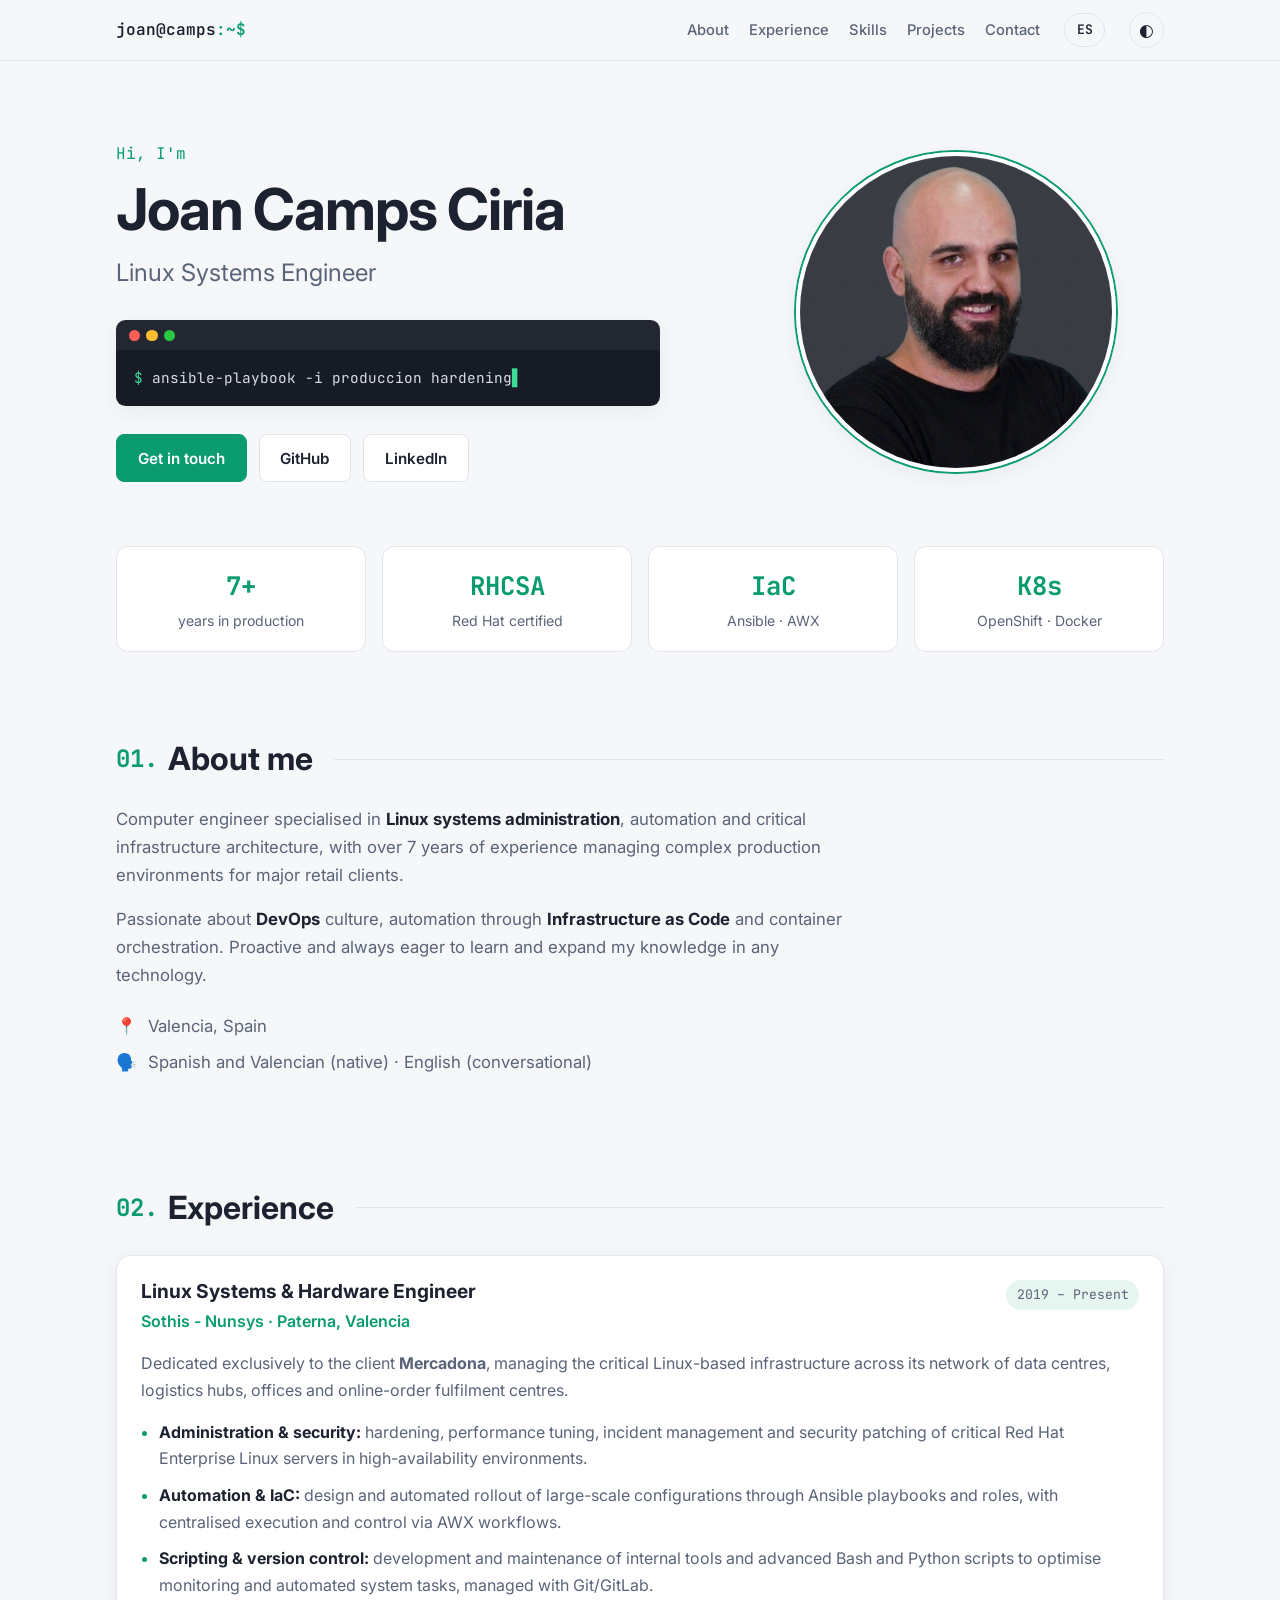
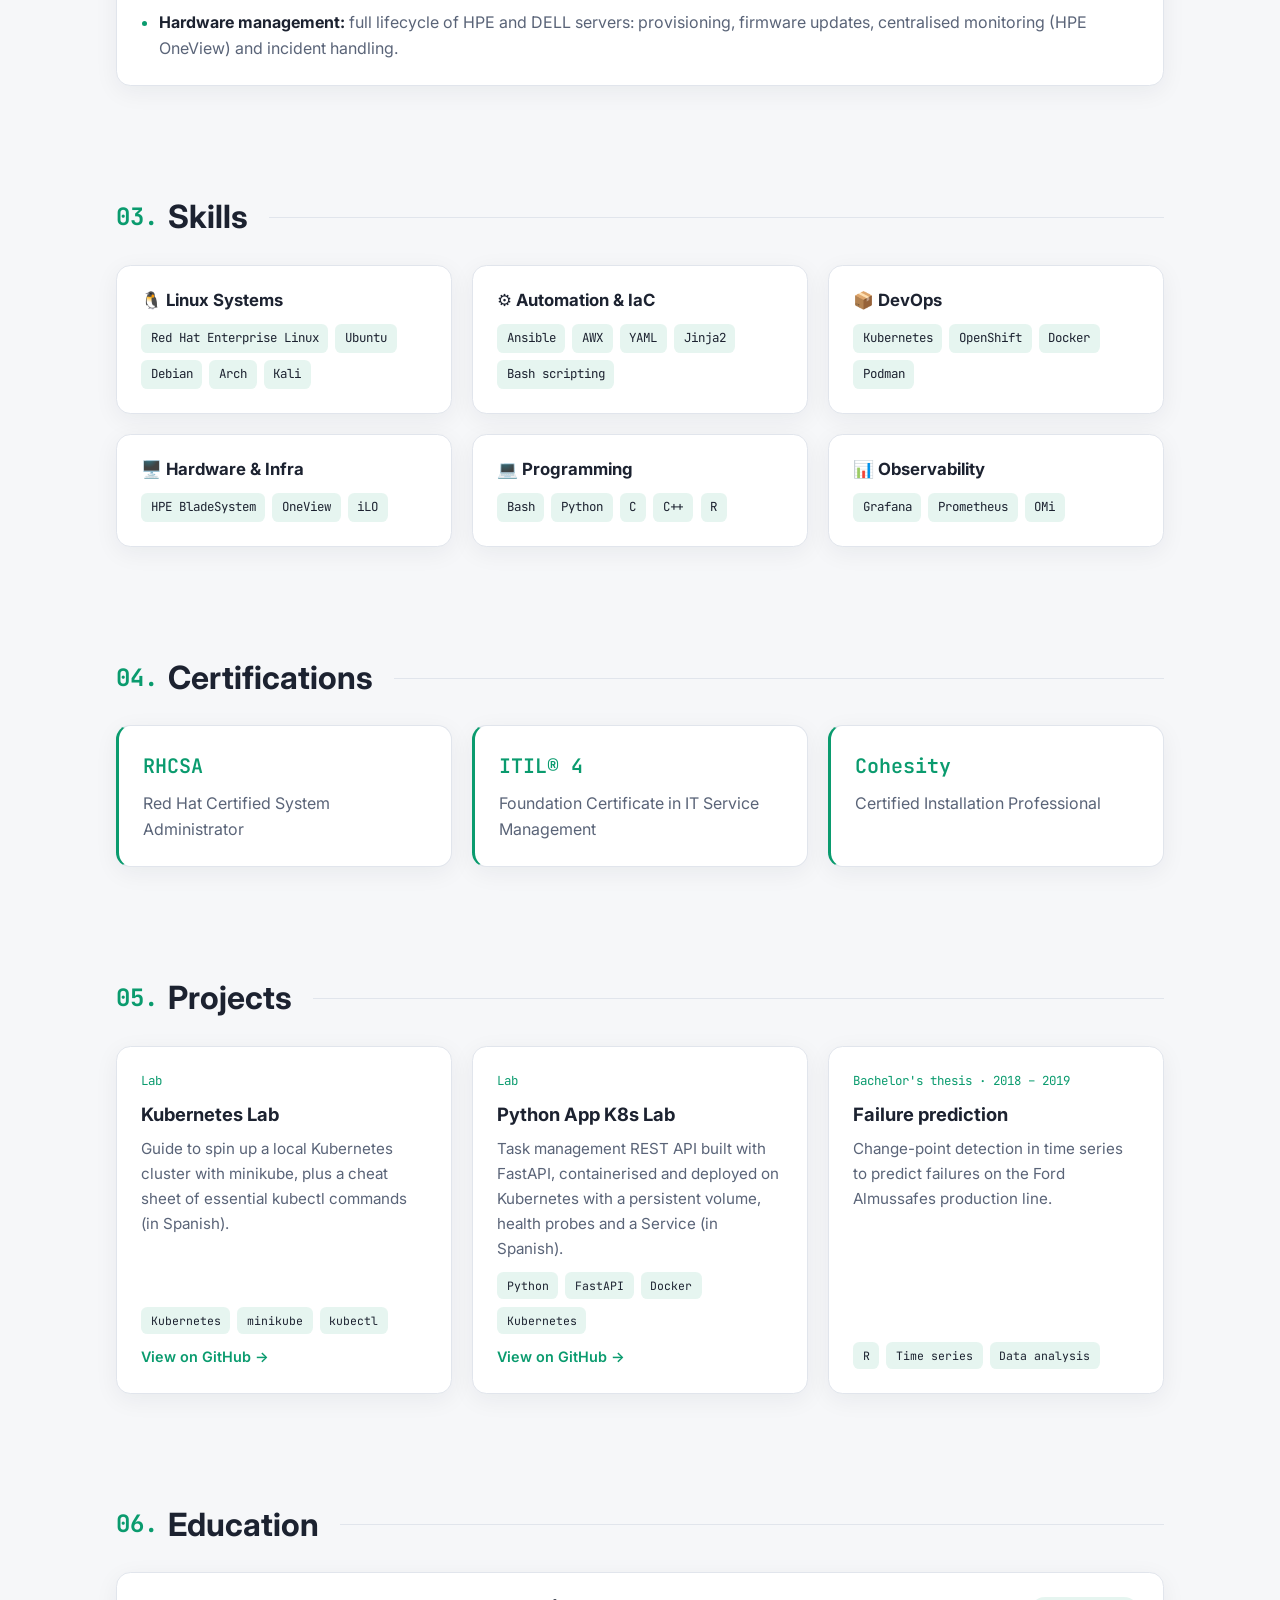
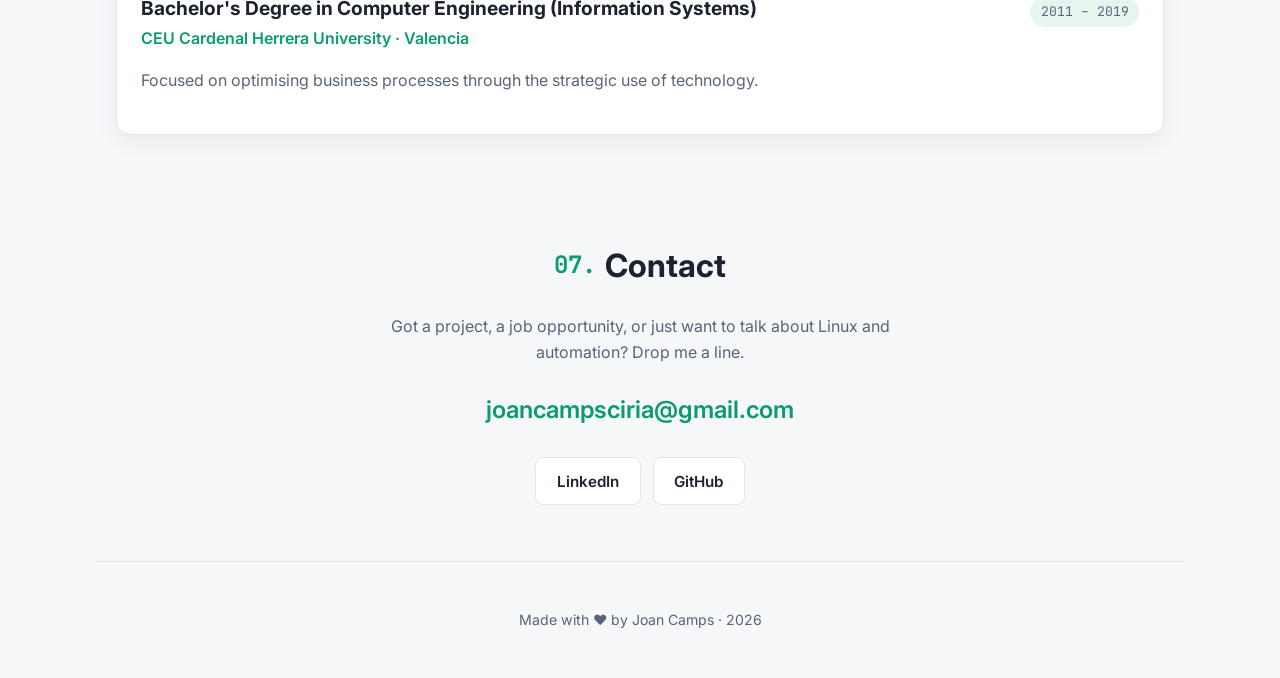
==== en/index.html @ 3a891917 "English version" ====
<!doctype html>
<html lang="en">
<head>
  <meta charset="utf-8">
  <meta name="viewport" content="width=device-width, initial-scale=1">
  <title>Joan Camps Ciria · Linux Systems Engineer</title>
  <meta name="description" content="Portfolio of Joan Camps Ciria, Linux Systems Engineer specialised in automation, IaC and containers.">
  <link rel="alternate" hreflang="es" href="https://joan-camps-ciria.github.io/">
  <link rel="alternate" hreflang="en" href="https://joan-camps-ciria.github.io/en/">
  <link rel="preconnect" href="https://fonts.googleapis.com">
  <link rel="preconnect" href="https://fonts.gstatic.com" crossorigin>
  <link href="https://fonts.googleapis.com/css2?family=Inter:wght@400;500;600;700&family=JetBrains+Mono:wght@400;600&display=swap" rel="stylesheet">
  <link rel="stylesheet" href="../style.css">
  <script>
    // Apply the saved theme before painting, to avoid flicker
    try {
      const tema = localStorage.getItem("tema");
      if (tema) document.documentElement.dataset.theme = tema;
    } catch (e) {}
  </script>
</head>
<body>

<header class="nav">
  <div class="contenedor nav__fila">
    <a href="#inicio" class="nav__logo">joan@camps<span class="acento">:~$</span></a>
    <nav class="nav__enlaces" aria-label="Sections">
      <a href="#sobre-mi">About</a>
      <a href="#experiencia">Experience</a>
      <a href="#habilidades">Skills</a>
      <a href="#proyectos">Projects</a>
      <a href="#contacto">Contact</a>
    </nav>
    <a class="nav__idioma" href="../" hreflang="es" lang="es" title="Versión en español">ES</a>
    <button class="nav__tema" id="boton-tema" type="button" aria-label="Toggle light/dark theme">◐</button>
  </div>
</header>

<main>

  <!-- HOME -->
  <section id="inicio" class="hero contenedor">
    <div class="hero__texto">
      <p class="etiqueta">Hi, I'm</p>
      <h1>Joan Camps Ciria</h1>
      <p class="hero__rol">Linux Systems Engineer</p>
      <div class="terminal" aria-label="Decorative terminal">
        <div class="terminal__barra"><span></span><span></span><span></span></div>
        <pre class="terminal__cuerpo"><span class="prompt">$</span> <span id="escribiendo"></span><span class="cursor">▋</span></pre>
      </div>
      <div class="hero__botones">
        <a class="boton boton--principal" href="#contacto">Get in touch</a>
        <a class="boton" href="https://github.com/joan-camps-ciria" target="_blank" rel="noopener">GitHub</a>
        <a class="boton" href="https://www.linkedin.com/in/joan-camps-ciria/" target="_blank" rel="noopener">LinkedIn</a>
      </div>
    </div>
    <div class="hero__foto">
      <img src="../img/foto.jpg" alt="Photo of Joan Camps Ciria" width="320" height="320">
    </div>
  </section>

  <section class="cifras contenedor" aria-label="Highlights">
    <div class="cifra"><strong>7+</strong><span>years in production</span></div>
    <div class="cifra"><strong>RHCSA</strong><span>Red Hat certified</span></div>
    <div class="cifra"><strong>IaC</strong><span>Ansible · AWX</span></div>
    <div class="cifra"><strong>K8s</strong><span>OpenShift · Docker</span></div>
  </section>

  <!-- ABOUT -->
  <section id="sobre-mi" class="seccion contenedor">
    <h2><span class="acento">01.</span> About me</h2>
    <div class="sobre">
      <p>Computer engineer specialised in <strong>Linux systems administration</strong>, automation and critical infrastructure architecture, with over 7 years of experience managing complex production environments for major retail clients.</p>
      <p>Passionate about <strong>DevOps</strong> culture, automation through <strong>Infrastructure as Code</strong> and container orchestration. Proactive and always eager to learn and expand my knowledge in any technology.</p>
      <ul class="datos">
        <li><span>📍</span> Valencia, Spain</li>
        <li><span>🗣️</span> Spanish and Valencian (native) · English (conversational)</li>
      </ul>
    </div>
  </section>

  <!-- EXPERIENCE -->
  <section id="experiencia" class="seccion contenedor">
    <h2><span class="acento">02.</span> Experience</h2>
    <article class="tarjeta experiencia">
      <header class="experiencia__cabecera">
        <div>
          <h3>Linux Systems &amp; Hardware Engineer</h3>
          <p class="experiencia__empresa">Sothis - Nunsys · Paterna, Valencia</p>
        </div>
        <span class="fecha">2019 – Present</span>
      </header>
      <p class="experiencia__resumen">Dedicated exclusively to the client <strong>Mercadona</strong>, managing the critical Linux-based infrastructure across its network of data centres, logistics hubs, offices and online-order fulfilment centres.</p>
      <ul class="logros">
        <li><strong>Administration &amp; security:</strong> hardening, performance tuning, incident management and security patching of critical Red Hat Enterprise Linux servers in high-availability environments.</li>
        <li><strong>Automation &amp; IaC:</strong> design and automated rollout of large-scale configurations through Ansible playbooks and roles, with centralised execution and control via AWX workflows.</li>
        <li><strong>Scripting &amp; version control:</strong> development and maintenance of internal tools and advanced Bash and Python scripts to optimise monitoring and automated system tasks, managed with Git/GitLab.</li>
        <li><strong>Hardware management:</strong> full lifecycle of HPE and DELL servers: provisioning, firmware updates, centralised monitoring (HPE OneView) and incident handling.</li>
      </ul>
    </article>
  </section>

  <!-- SKILLS -->
  <section id="habilidades" class="seccion contenedor">
    <h2><span class="acento">03.</span> Skills</h2>
    <div class="rejilla rejilla--3">
      <div class="tarjeta habilidad">
        <h3>🐧 Linux Systems</h3>
        <ul class="chips"><li>Red Hat Enterprise Linux</li><li>Ubuntu</li><li>Debian</li><li>Arch</li><li>Kali</li></ul>
      </div>
      <div class="tarjeta habilidad">
        <h3>⚙️ Automation &amp; IaC</h3>
        <ul class="chips"><li>Ansible</li><li>AWX</li><li>YAML</li><li>Jinja2</li><li>Bash scripting</li></ul>
      </div>
      <div class="tarjeta habilidad">
        <h3>📦 DevOps</h3>
        <ul class="chips"><li>Kubernetes</li><li>OpenShift</li><li>Docker</li><li>Podman</li></ul>
      </div>
      <div class="tarjeta habilidad">
        <h3>🖥️ Hardware &amp; Infra</h3>
        <ul class="chips"><li>HPE BladeSystem</li><li>OneView</li><li>iLO</li></ul>
      </div>
      <div class="tarjeta habilidad">
        <h3>💻 Programming</h3>
        <ul class="chips"><li>Bash</li><li>Python</li><li>C</li><li>C++</li><li>R</li></ul>
      </div>
      <div class="tarjeta habilidad">
        <h3>📊 Observability</h3>
        <ul class="chips"><li>Grafana</li><li>Prometheus</li><li>OMi</li></ul>
      </div>
    </div>
  </section>

  <!-- CERTIFICATIONS -->
  <section id="certificaciones" class="seccion contenedor">
    <h2><span class="acento">04.</span> Certifications</h2>
    <div class="rejilla rejilla--3">
      <div class="tarjeta certificado">
        <span class="certificado__sigla">RHCSA</span>
        <p>Red Hat Certified System Administrator</p>
      </div>
      <div class="tarjeta certificado">
        <span class="certificado__sigla">ITIL® 4</span>
        <p>Foundation Certificate in IT Service Management</p>
      </div>
      <div class="tarjeta certificado">
        <span class="certificado__sigla">Cohesity</span>
        <p>Certified Installation Professional</p>
      </div>
    </div>
  </section>

  <!-- PROJECTS -->
  <section id="proyectos" class="seccion contenedor">
    <h2><span class="acento">05.</span> Projects</h2>
    <div class="rejilla rejilla--3">
      <a class="tarjeta proyecto" href="https://github.com/joan-camps-ciria/Proyectos-Laboratorio/tree/master/Kubernetes-Lab" target="_blank" rel="noopener">
        <span class="proyecto__tipo">Lab</span>
        <h3>Kubernetes Lab</h3>
        <p>Guide to spin up a local Kubernetes cluster with minikube, plus a cheat sheet of essential kubectl commands (in Spanish).</p>
        <ul class="chips chips--peque"><li>Kubernetes</li><li>minikube</li><li>kubectl</li></ul>
        <span class="proyecto__enlace">View on GitHub →</span>
      </a>
      <a class="tarjeta proyecto" href="https://github.com/joan-camps-ciria/Proyectos-Laboratorio/tree/master/Python-App-K8s-Lab" target="_blank" rel="noopener">
        <span class="proyecto__tipo">Lab</span>
        <h3>Python App K8s Lab</h3>
        <p>Task management REST API built with FastAPI, containerised and deployed on Kubernetes with a persistent volume, health probes and a Service (in Spanish).</p>
        <ul class="chips chips--peque"><li>Python</li><li>FastAPI</li><li>Docker</li><li>Kubernetes</li></ul>
        <span class="proyecto__enlace">View on GitHub →</span>
      </a>
      <div class="tarjeta proyecto">
        <span class="proyecto__tipo">Bachelor's thesis · 2018 – 2019</span>
        <h3>Failure prediction</h3>
        <p>Change-point detection in time series to predict failures on the Ford Almussafes production line.</p>
        <ul class="chips chips--peque"><li>R</li><li>Time series</li><li>Data analysis</li></ul>
      </div>
    </div>
  </section>

  <!-- EDUCATION -->
  <section id="educacion" class="seccion contenedor">
    <h2><span class="acento">06.</span> Education</h2>
    <article class="tarjeta experiencia">
      <header class="experiencia__cabecera">
        <div>
          <h3>Bachelor's Degree in Computer Engineering (Information Systems)</h3>
          <p class="experiencia__empresa">CEU Cardenal Herrera University · Valencia</p>
        </div>
        <span class="fecha">2011 – 2019</span>
      </header>
      <p class="experiencia__resumen">Focused on optimising business processes through the strategic use of technology.</p>
    </article>
  </section>

  <!-- CONTACT -->
  <section id="contacto" class="seccion contenedor contacto">
    <h2><span class="acento">07.</span> Contact</h2>
    <p>Got a project, a job opportunity, or just want to talk about Linux and automation? Drop me a line.</p>
    <p class="contacto__email"><a href="mailto:joancampsciria@gmail.com">joancampsciria@gmail.com</a></p>
    <div class="hero__botones contacto__botones">
      <a class="boton" href="https://www.linkedin.com/in/joan-camps-ciria/" target="_blank" rel="noopener">LinkedIn</a>
      <a class="boton" href="https://github.com/joan-camps-ciria" target="_blank" rel="noopener">GitHub</a>
    </div>
  </section>

</main>

<footer class="pie contenedor">
  <p>Made with ❤️ by Joan Camps · <span id="anio"></span></p>
</footer>

<script src="../script.js"></script>
</body>
</html>
---- style.css ----
/* ===== Paleta: tema claro por defecto, oscuro por preferencia del sistema o botón ===== */
:root {
  --fondo: #f6f7f9;
  --fondo-alt: #ffffff;
  --texto: #1c2230;
  --texto-suave: #5a6478;
  --borde: #e1e5ec;
  --acento: #0a9b6e;
  --acento-suave: rgba(10, 155, 110, 0.1);
  --terminal: #161b26;
  --terminal-texto: #d7dde8;
  --sombra: 0 6px 24px rgba(20, 30, 50, 0.06);
  color-scheme: light;
}

@media (prefers-color-scheme: dark) {
  :root:not([data-theme="light"]) {
    --fondo: #0f131b;
    --fondo-alt: #161b26;
    --texto: #e6eaf2;
    --texto-suave: #9aa4b8;
    --borde: #262d3b;
    --acento: #3ddc97;
    --acento-suave: rgba(61, 220, 151, 0.12);
    --terminal: #0a0d13;
    --sombra: 0 6px 24px rgba(0, 0, 0, 0.3);
    color-scheme: dark;
  }
}

:root[data-theme="dark"] {
  --fondo: #0f131b;
  --fondo-alt: #161b26;
  --texto: #e6eaf2;
  --texto-suave: #9aa4b8;
  --borde: #262d3b;
  --acento: #3ddc97;
  --acento-suave: rgba(61, 220, 151, 0.12);
  --terminal: #0a0d13;
  --sombra: 0 6px 24px rgba(0, 0, 0, 0.3);
  color-scheme: dark;
}

/* ===== Base ===== */
*, *::before, *::after { box-sizing: border-box; }

html { scroll-behavior: smooth; scroll-padding-top: 4.5rem; }

body {
  margin: 0;
  font-family: "Inter", system-ui, -apple-system, "Segoe UI", Roboto, sans-serif;
  font-size: 1rem;
  line-height: 1.65;
  background: var(--fondo);
  color: var(--texto);
}

img { max-width: 100%; display: block; }

a { color: var(--acento); text-decoration: none; }
a:hover { text-decoration: underline; }

h1, h2, h3 { line-height: 1.2; margin: 0; }

.contenedor {
  width: 100%;
  max-width: 68rem;
  margin-inline: auto;
  padding-inline: 1.25rem;
}

.acento { color: var(--acento); }

/* ===== Navegación ===== */
.nav {
  position: sticky;
  top: 0;
  z-index: 10;
  background: color-mix(in srgb, var(--fondo) 85%, transparent);
  backdrop-filter: blur(10px);
  border-bottom: 1px solid var(--borde);
}

.nav__fila {
  display: flex;
  align-items: center;
  gap: 1.5rem;
  height: 3.75rem;
}

.nav__logo {
  font-family: "JetBrains Mono", ui-monospace, monospace;
  font-weight: 600;
  color: var(--texto);
  margin-right: auto;
}
.nav__logo:hover { text-decoration: none; }

.nav__enlaces { display: flex; gap: 1.25rem; }
.nav__enlaces a { color: var(--texto-suave); font-size: 0.92rem; font-weight: 500; }
.nav__enlaces a:hover { color: var(--acento); text-decoration: none; }

.nav__idioma {
  font-family: "JetBrains Mono", ui-monospace, monospace;
  font-size: 0.82rem;
  font-weight: 600;
  color: var(--texto);
  border: 1px solid var(--borde);
  border-radius: 999px;
  padding: 0.3rem 0.7rem;
}
.nav__idioma:hover { border-color: var(--acento); color: var(--acento); text-decoration: none; }

.nav__tema {
  background: none;
  border: 1px solid var(--borde);
  color: var(--texto);
  border-radius: 999px;
  width: 2.2rem;
  height: 2.2rem;
  font-size: 1.05rem;
  cursor: pointer;
}
.nav__tema:hover { border-color: var(--acento); color: var(--acento); }

/* ===== Hero ===== */
.hero {
  display: grid;
  grid-template-columns: 1.4fr 1fr;
  align-items: center;
  gap: 3rem;
  padding-block: 5rem 3rem;
}

.etiqueta {
  font-family: "JetBrains Mono", ui-monospace, monospace;
  color: var(--acento);
  margin: 0 0 0.5rem;
}

.hero h1 { font-size: clamp(2.3rem, 6vw, 3.6rem); font-weight: 700; letter-spacing: -0.02em; }

.hero__rol {
  font-size: clamp(1.15rem, 2.5vw, 1.5rem);
  color: var(--texto-suave);
  margin: 0.5rem 0 1.75rem;
}

.terminal {
  background: var(--terminal);
  border-radius: 0.6rem;
  overflow: hidden;
  box-shadow: var(--sombra);
  max-width: 34rem;
}
.terminal__barra { display: flex; gap: 0.4rem; padding: 0.6rem 0.8rem; background: rgba(255, 255, 255, 0.05); }
.terminal__barra span { width: 0.7rem; height: 0.7rem; border-radius: 50%; background: #ff5f57; }
.terminal__barra span:nth-child(2) { background: #febc2e; }
.terminal__barra span:nth-child(3) { background: #28c840; }
.terminal__cuerpo {
  margin: 0;
  padding: 1rem 1.1rem;
  font-family: "JetBrains Mono", ui-monospace, monospace;
  font-size: 0.9rem;
  color: var(--terminal-texto);
  white-space: pre-wrap;
  min-height: 3.4rem;
}
.prompt { color: #3ddc97; }
.cursor { color: #3ddc97; animation: parpadeo 1s steps(1) infinite; }
@keyframes parpadeo { 50% { opacity: 0; } }

.hero__botones { display: flex; flex-wrap: wrap; gap: 0.75rem; margin-top: 1.75rem; }

.boton {
  display: inline-block;
  padding: 0.65rem 1.3rem;
  border: 1px solid var(--borde);
  border-radius: 0.5rem;
  color: var(--texto);
  font-weight: 600;
  font-size: 0.95rem;
  background: var(--fondo-alt);
  transition: border-color 0.2s, transform 0.2s;
}
.boton:hover { border-color: var(--acento); text-decoration: none; transform: translateY(-2px); }
.boton--principal { background: var(--acento); border-color: var(--acento); color: #fff; }
:root[data-theme="dark"] .boton--principal { color: #0b1a13; }
@media (prefers-color-scheme: dark) { :root:not([data-theme="light"]) .boton--principal { color: #0b1a13; } }

.hero__foto { justify-self: center; position: relative; }
.hero__foto img {
  width: min(20rem, 70vw);
  aspect-ratio: 1;
  object-fit: cover;
  border-radius: 50%;
  border: 4px solid var(--fondo-alt);
  box-shadow: 0 0 0 2px var(--acento), var(--sombra);
}

/* ===== Cifras ===== */
.cifras {
  display: grid;
  grid-template-columns: repeat(4, 1fr);
  gap: 1rem;
  padding-block: 1rem 2rem;
}
.cifra {
  background: var(--fondo-alt);
  border: 1px solid var(--borde);
  border-radius: 0.75rem;
  padding: 1.1rem;
  text-align: center;
}
.cifra strong { display: block; font-size: 1.6rem; color: var(--acento); font-family: "JetBrains Mono", ui-monospace, monospace; }
.cifra span { color: var(--texto-suave); font-size: 0.88rem; }

/* ===== Secciones ===== */
.seccion { padding-block: 3.5rem; }

.seccion h2 {
  font-size: clamp(1.5rem, 3.5vw, 2rem);
  margin-bottom: 1.75rem;
  display: flex;
  align-items: center;
  gap: 0.6rem;
}
.seccion h2 .acento { font-family: "JetBrains Mono", ui-monospace, monospace; font-size: 0.75em; }
.seccion h2::after { content: ""; flex: 1; height: 1px; background: var(--borde); margin-left: 0.75rem; }

.sobre { max-width: 46rem; color: var(--texto-suave); font-size: 1.05rem; }
.sobre strong { color: var(--texto); }

.datos { list-style: none; padding: 0; margin: 1.5rem 0 0; display: grid; gap: 0.5rem; }
.datos span { margin-right: 0.4rem; }

/* ===== Tarjetas ===== */
.tarjeta {
  background: var(--fondo-alt);
  border: 1px solid var(--borde);
  border-radius: 0.9rem;
  padding: 1.5rem;
  box-shadow: var(--sombra);
}

.rejilla { display: grid; gap: 1.25rem; }
.rejilla--3 { grid-template-columns: repeat(3, 1fr); }

.experiencia__cabecera {
  display: flex;
  justify-content: space-between;
  align-items: flex-start;
  flex-wrap: wrap;
  gap: 0.5rem 1rem;
  margin-bottom: 1rem;
}
.experiencia h3 { font-size: 1.2rem; }
.experiencia__empresa { margin: 0.3rem 0 0; color: var(--acento); font-weight: 600; }
.experiencia__resumen { color: var(--texto-suave); margin: 0 0 1rem; }

.fecha {
  font-family: "JetBrains Mono", ui-monospace, monospace;
  font-size: 0.82rem;
  color: var(--texto-suave);
  background: var(--acento-suave);
  padding: 0.25rem 0.65rem;
  border-radius: 999px;
  white-space: nowrap;
}

.logros { margin: 0; padding-left: 1.1rem; display: grid; gap: 0.65rem; color: var(--texto-suave); }
.logros strong { color: var(--texto); }
.logros li::marker { color: var(--acento); }

.habilidad h3 { font-size: 1.05rem; margin-bottom: 0.9rem; }

.chips { list-style: none; padding: 0; margin: 0; display: flex; flex-wrap: wrap; gap: 0.45rem; }
.chips li {
  font-family: "JetBrains Mono", ui-monospace, monospace;
  font-size: 0.78rem;
  padding: 0.25rem 0.6rem;
  border-radius: 0.4rem;
  background: var(--acento-suave);
  color: var(--texto);
}
.chips--peque li { font-size: 0.72rem; }

.certificado { border-left: 3px solid var(--acento); }
.certificado__sigla { font-family: "JetBrains Mono", ui-monospace, monospace; font-weight: 600; font-size: 1.25rem; color: var(--acento); }
.certificado p { margin: 0.4rem 0 0; color: var(--texto-suave); }

.proyecto { display: flex; flex-direction: column; gap: 0.7rem; color: var(--texto); transition: border-color 0.2s, transform 0.2s; }
a.proyecto:hover { border-color: var(--acento); transform: translateY(-3px); text-decoration: none; }
.proyecto__tipo { font-family: "JetBrains Mono", ui-monospace, monospace; font-size: 0.78rem; color: var(--acento); }
.proyecto h3 { font-size: 1.15rem; }
.proyecto p { margin: 0; color: var(--texto-suave); font-size: 0.95rem; flex: 1; }
.proyecto__enlace { font-weight: 600; font-size: 0.9rem; color: var(--acento); }

/* ===== Contacto y pie ===== */
.contacto { text-align: center; }
.contacto h2 { justify-content: center; }
.contacto h2::after { display: none; }
.contacto > p { color: var(--texto-suave); max-width: 36rem; margin-inline: auto; }
.contacto__email { font-size: clamp(1.1rem, 3vw, 1.5rem); font-weight: 600; word-break: break-all; }
.contacto__botones { justify-content: center; }

.pie { text-align: center; color: var(--texto-suave); font-size: 0.88rem; padding-block: 2rem; border-top: 1px solid var(--borde); }

/* ===== Animación al hacer scroll ===== */
.oculto { opacity: 0; transform: translateY(16px); transition: opacity 0.6s ease, transform 0.6s ease; }
.visible { opacity: 1; transform: none; }

@media (prefers-reduced-motion: reduce) {
  html { scroll-behavior: auto; }
  .oculto { opacity: 1; transform: none; transition: none; }
  .cursor { animation: none; }
}

/* ===== Responsive ===== */
@media (max-width: 860px) {
  .hero { grid-template-columns: 1fr; padding-block: 3rem 2rem; gap: 2rem; }
  .hero__foto { grid-row: 1; }
  .hero__foto img { width: min(12rem, 55vw); }
  .rejilla--3 { grid-template-columns: repeat(2, 1fr); }
  .cifras { grid-template-columns: repeat(2, 1fr); }
  .nav__enlaces { display: none; }
}

@media (max-width: 560px) {
  .rejilla--3 { grid-template-columns: 1fr; }
}
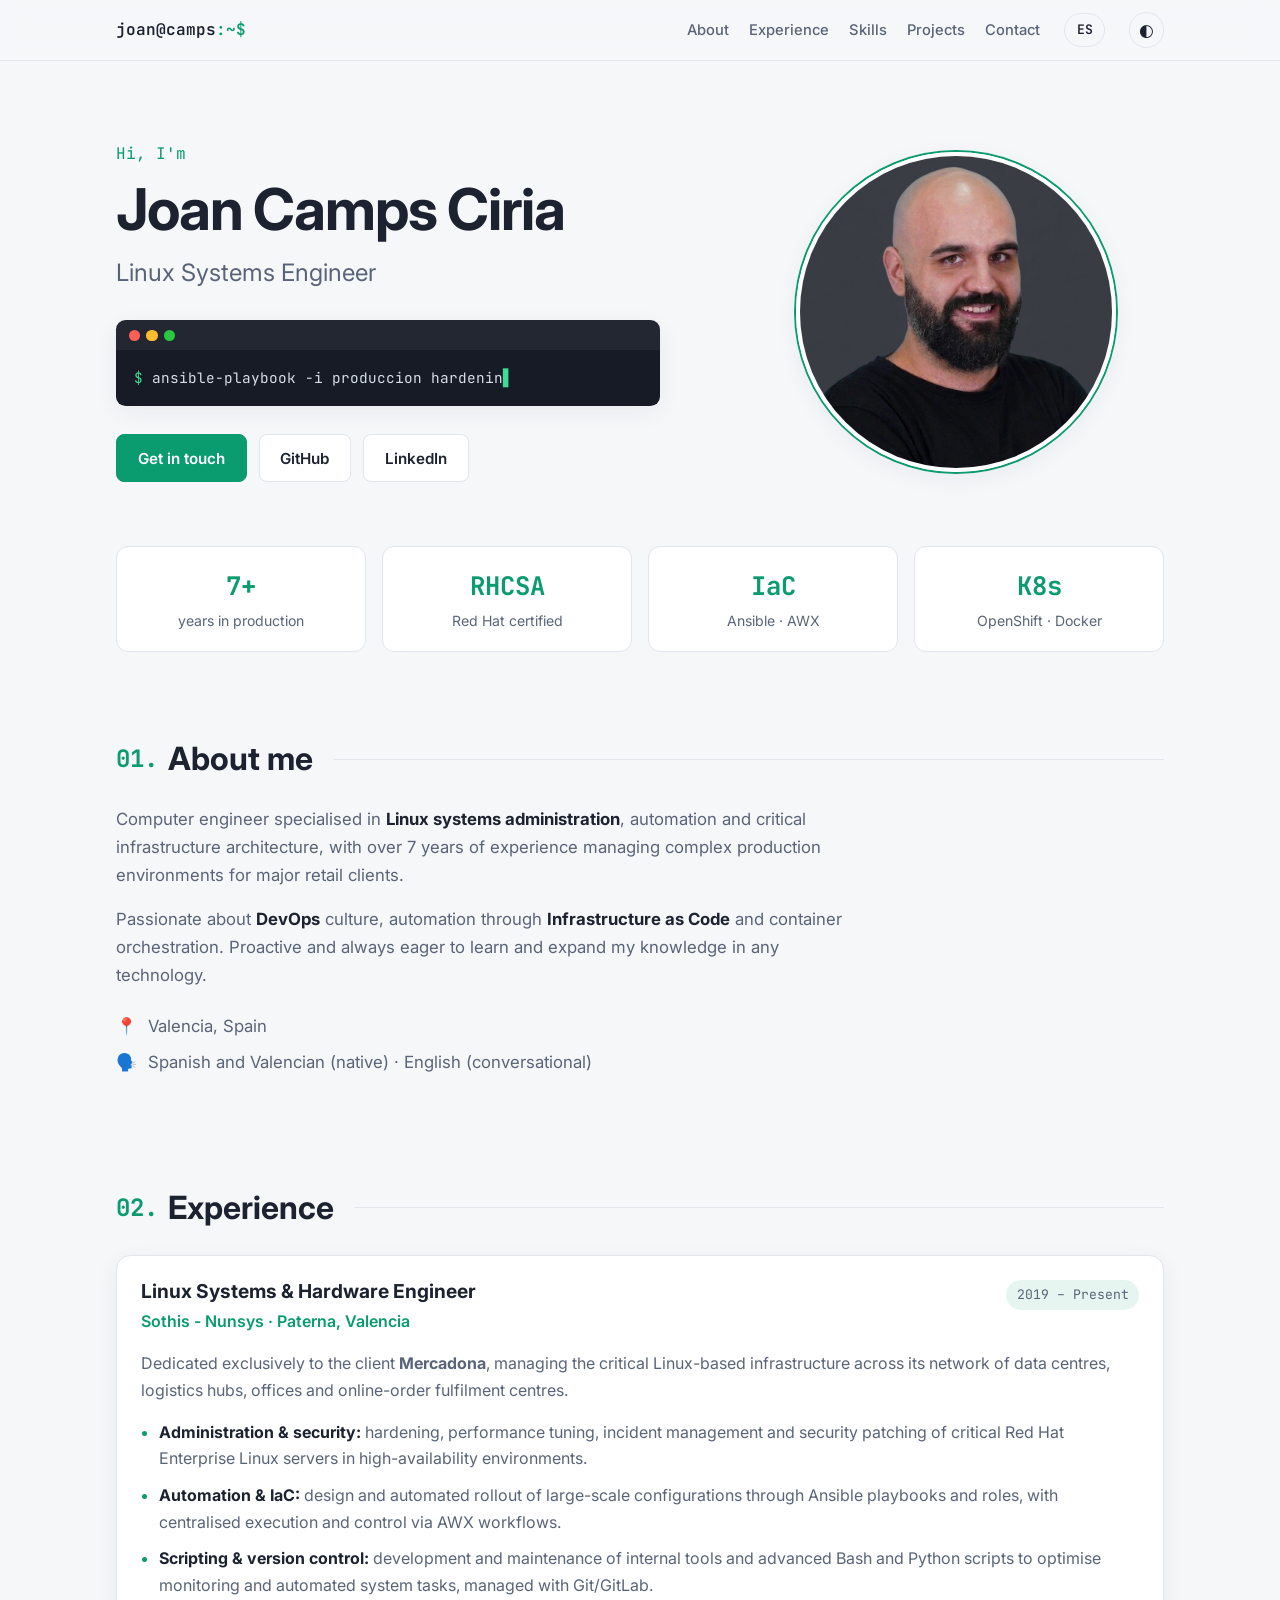
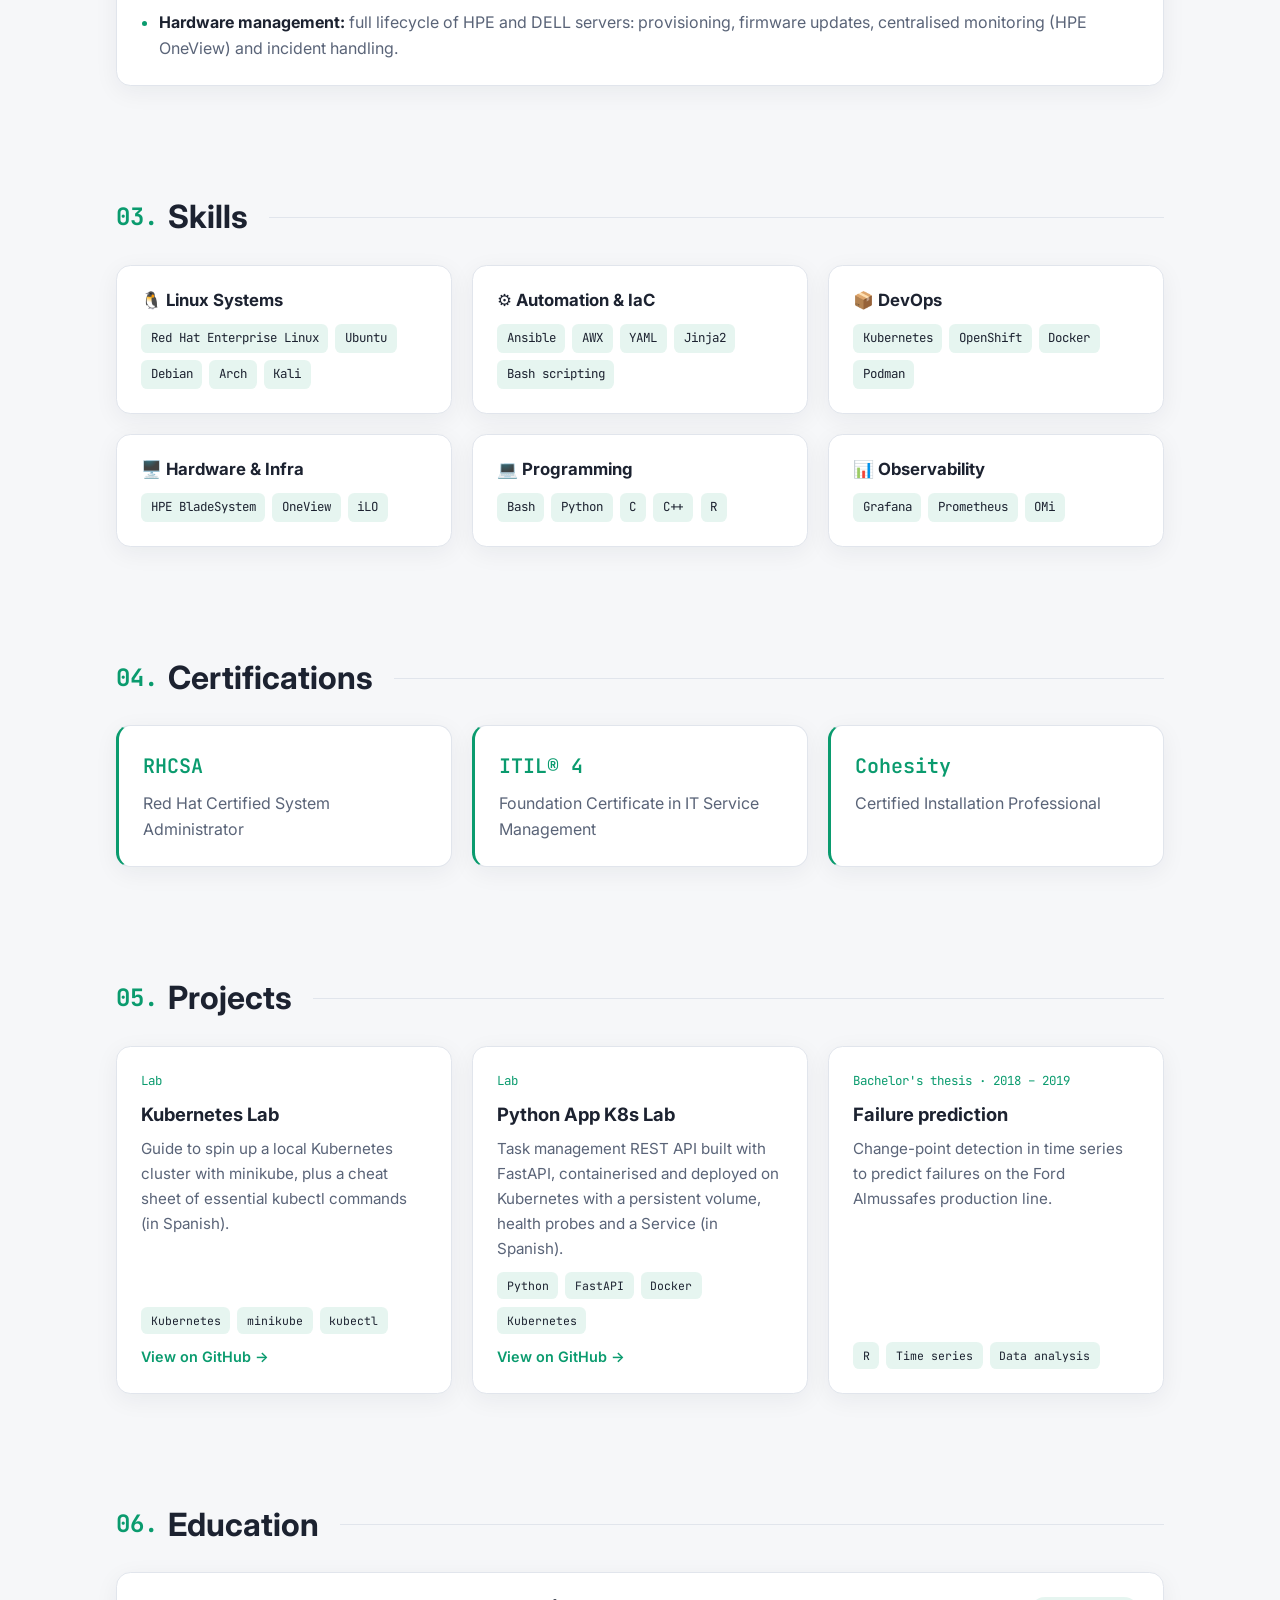
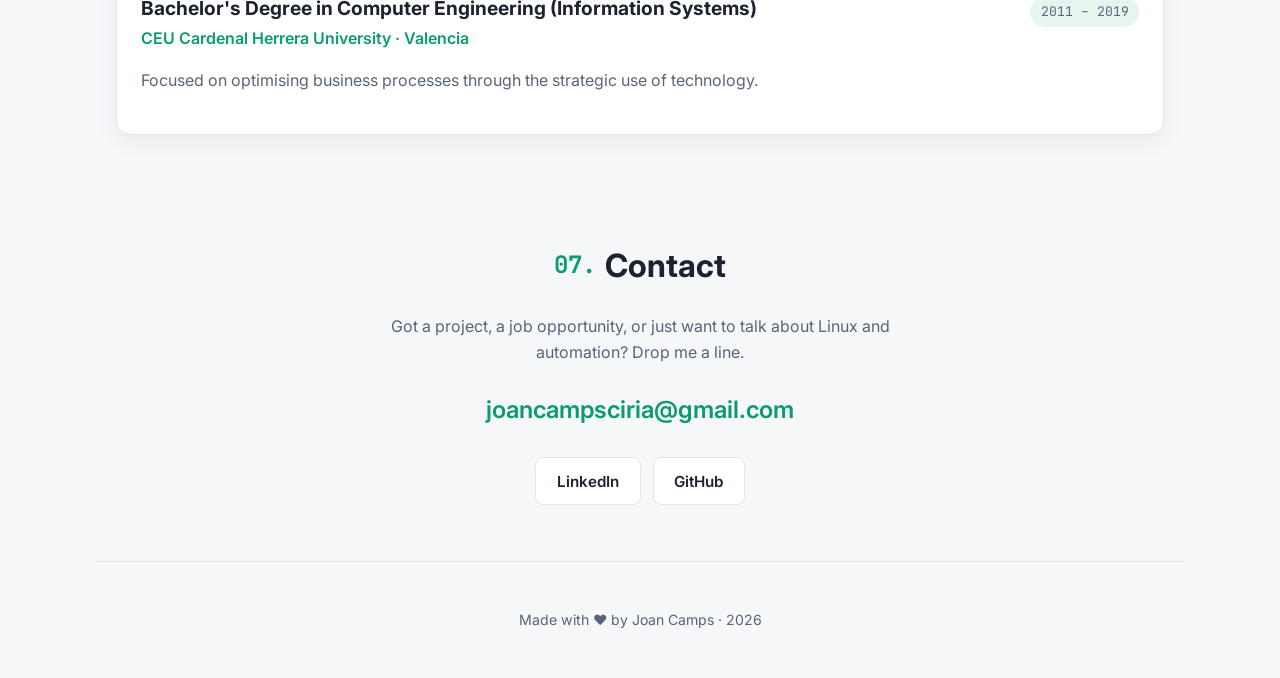
==== commit 7ab4c06d: "fix photo" ====
--- a/en/index.html
+++ b/en/index.html
@@ -5,12 +5,13 @@
   <meta name="viewport" content="width=device-width, initial-scale=1">
   <title>Joan Camps Ciria · Linux Systems Engineer</title>
   <meta name="description" content="Portfolio of Joan Camps Ciria, Linux Systems Engineer specialised in automation, IaC and containers.">
+  <link rel="icon" href="../favicon.svg" type="image/svg+xml">
   <link rel="alternate" hreflang="es" href="https://joan-camps-ciria.github.io/">
   <link rel="alternate" hreflang="en" href="https://joan-camps-ciria.github.io/en/">
   <link rel="preconnect" href="https://fonts.googleapis.com">
   <link rel="preconnect" href="https://fonts.gstatic.com" crossorigin>
   <link href="https://fonts.googleapis.com/css2?family=Inter:wght@400;500;600;700&family=JetBrains+Mono:wght@400;600&display=swap" rel="stylesheet">
-  <link rel="stylesheet" href="../style.css">
+  <link rel="stylesheet" href="../style.css?v=2">
   <script>
     // Apply the saved theme before painting, to avoid flicker
     try {
@@ -209,6 +210,6 @@
   <p>Made with ❤️ by Joan Camps · <span id="anio"></span></p>
 </footer>
 
-<script src="../script.js"></script>
+<script src="../script.js?v=2"></script>
 </body>
 </html>
--- a/style.css
+++ b/style.css
@@ -191,6 +191,7 @@
 .hero__foto { justify-self: center; position: relative; }
 .hero__foto img {
   width: min(20rem, 70vw);
+  height: auto;
   aspect-ratio: 1;
   object-fit: cover;
   border-radius: 50%;
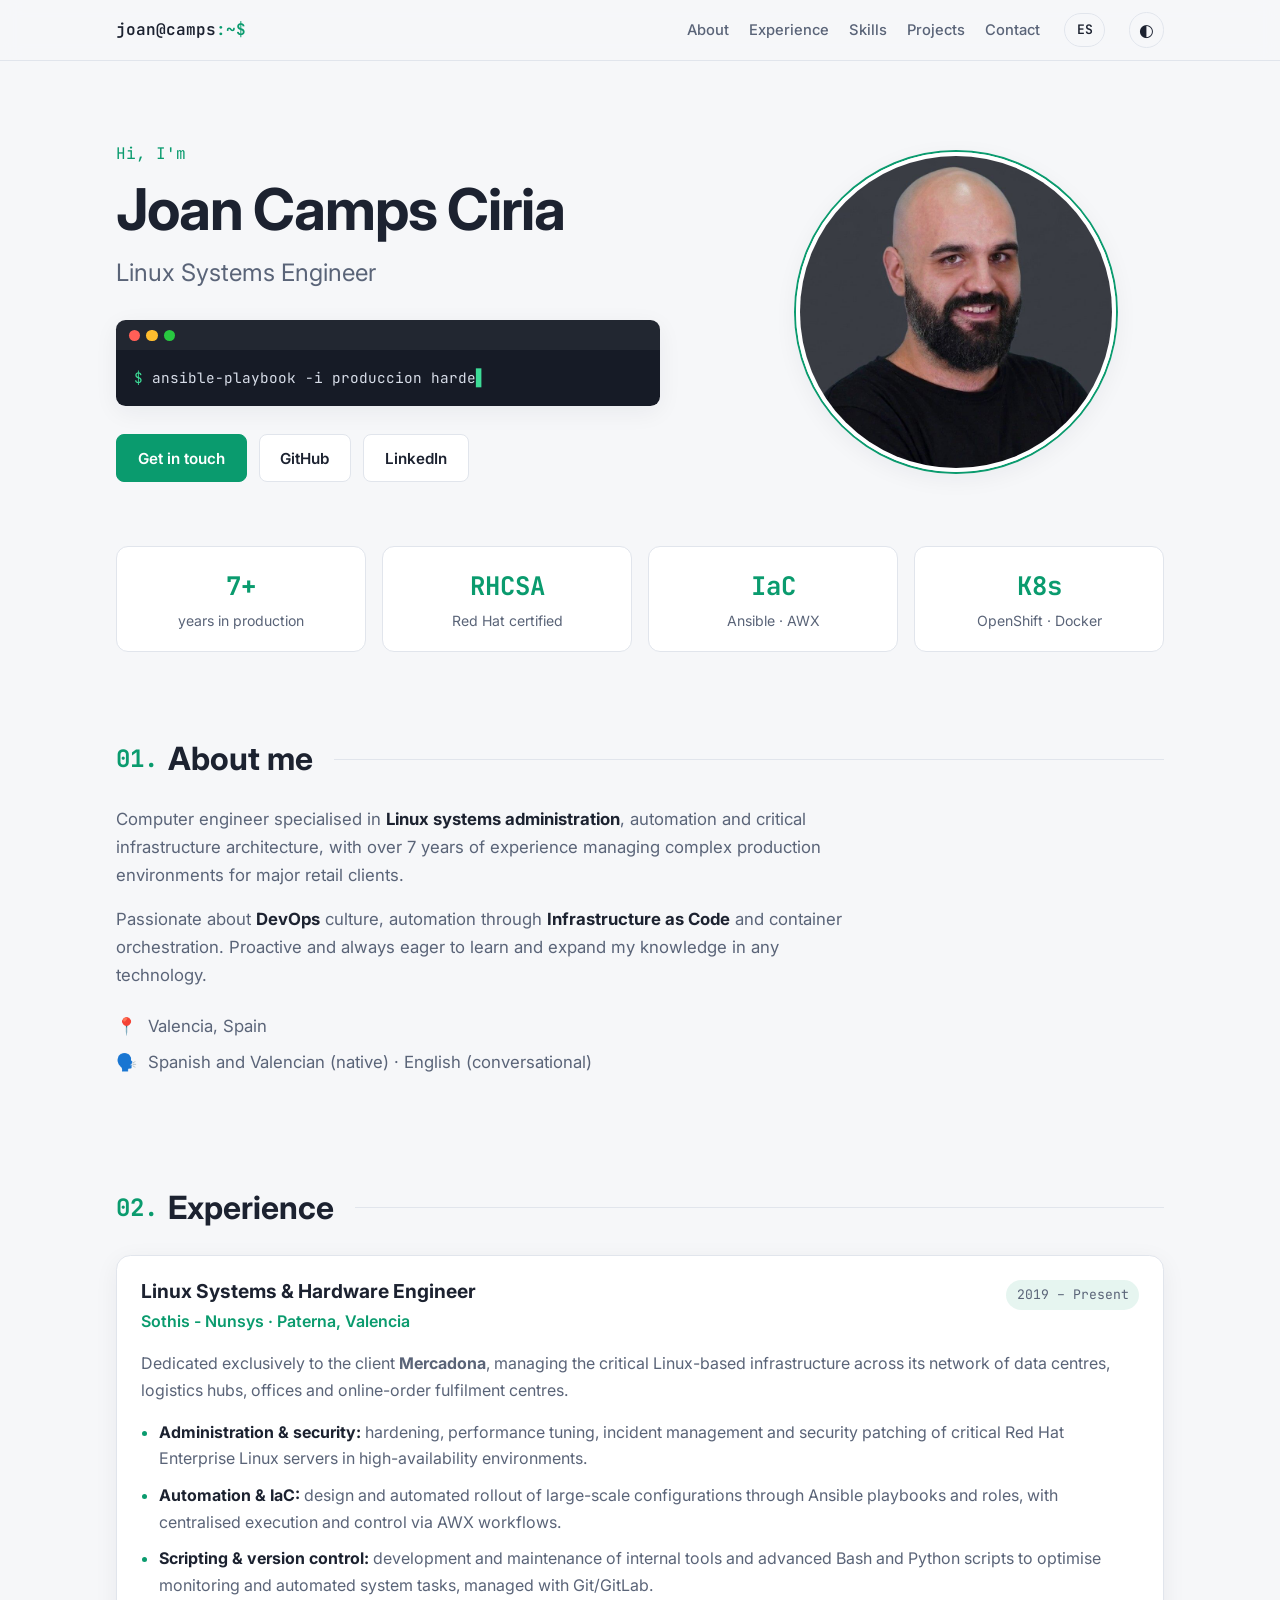
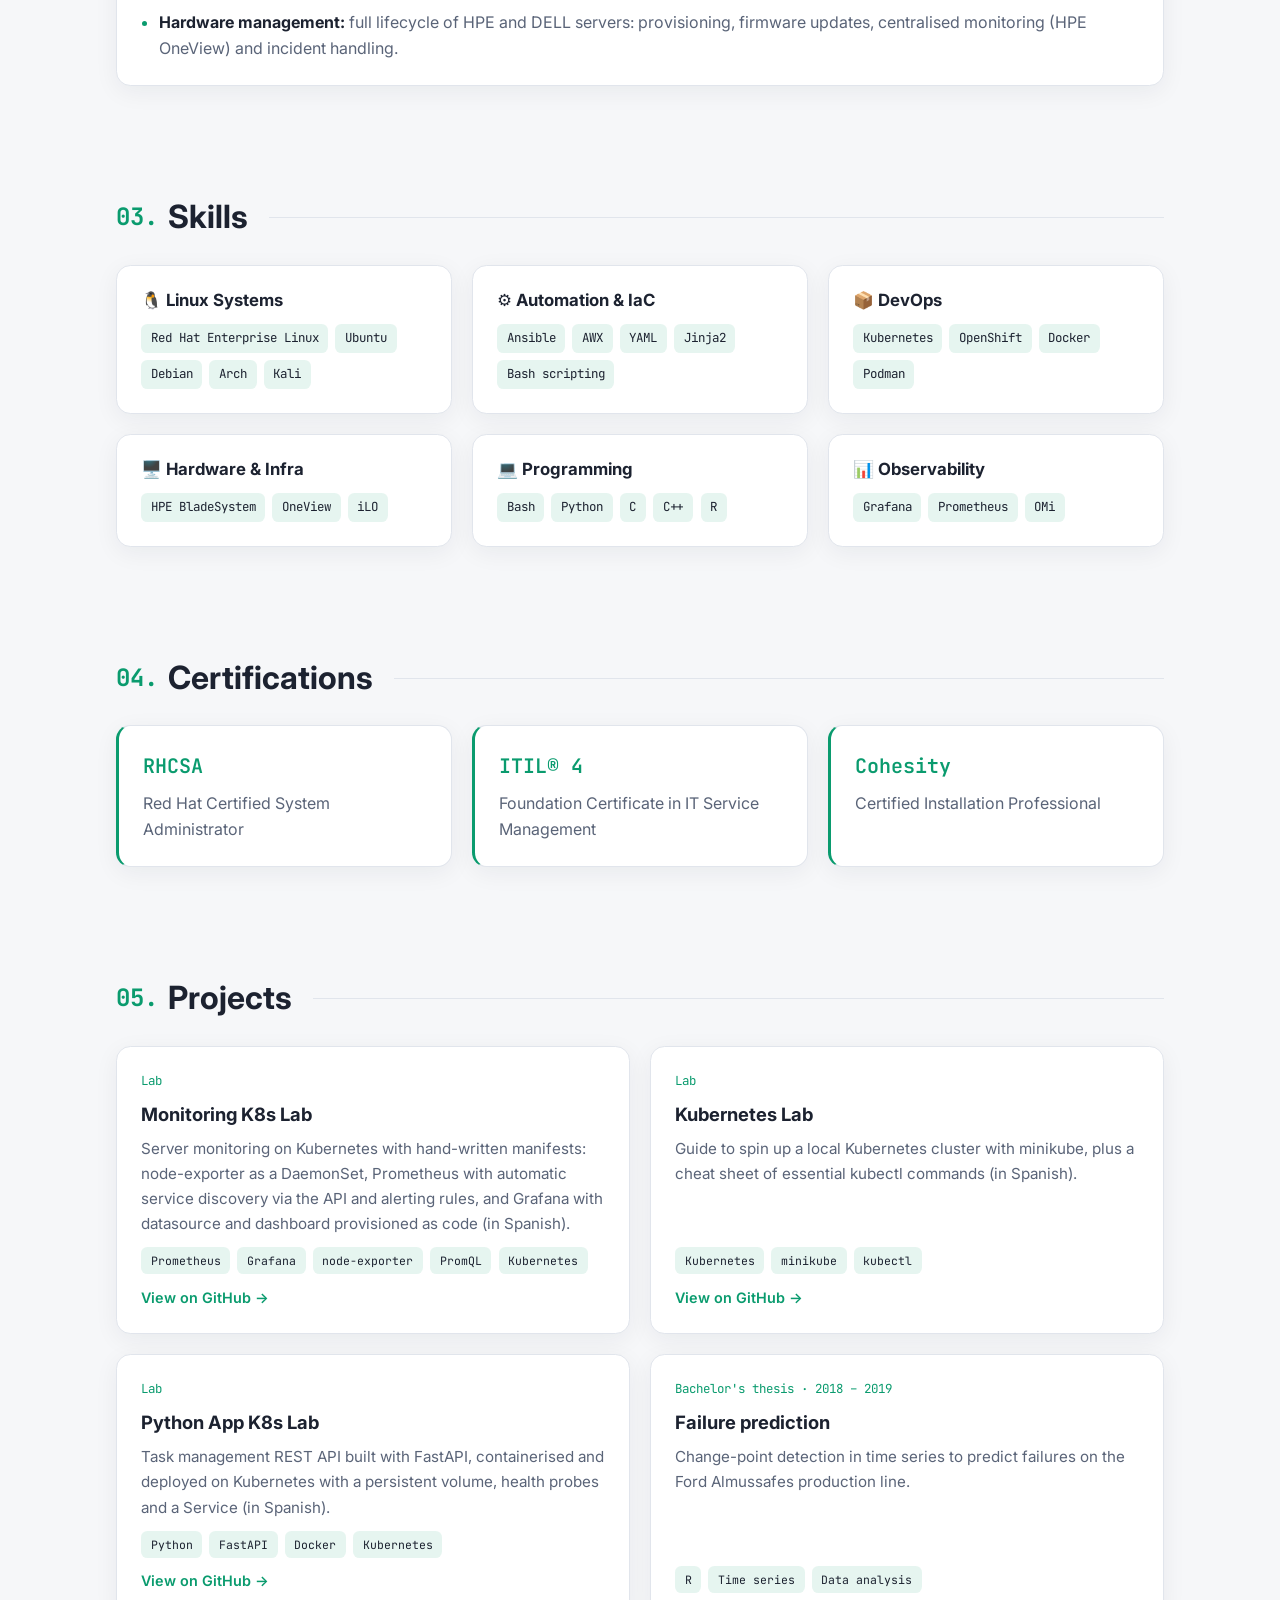
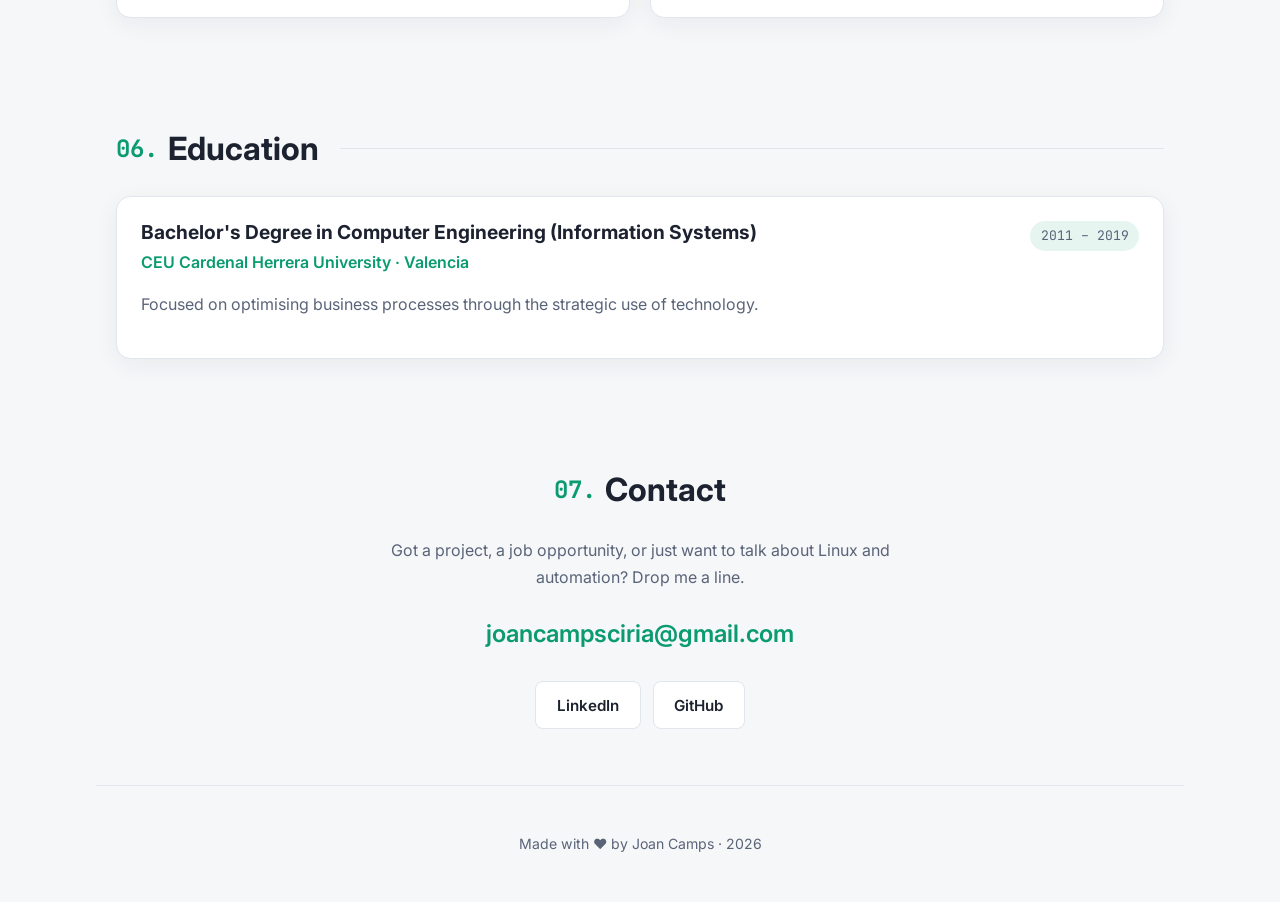
==== commit f3d25cb4: "add new project" ====
--- a/en/index.html
+++ b/en/index.html
@@ -11,7 +11,7 @@
   <link rel="preconnect" href="https://fonts.googleapis.com">
   <link rel="preconnect" href="https://fonts.gstatic.com" crossorigin>
   <link href="https://fonts.googleapis.com/css2?family=Inter:wght@400;500;600;700&family=JetBrains+Mono:wght@400;600&display=swap" rel="stylesheet">
-  <link rel="stylesheet" href="../style.css?v=2">
+  <link rel="stylesheet" href="../style.css?v=3">
   <script>
     // Apply the saved theme before painting, to avoid flicker
     try {
@@ -154,7 +154,14 @@
   <!-- PROJECTS -->
   <section id="proyectos" class="seccion contenedor">
     <h2><span class="acento">05.</span> Projects</h2>
-    <div class="rejilla rejilla--3">
+    <div class="rejilla rejilla--2">
+      <a class="tarjeta proyecto" href="https://github.com/joan-camps-ciria/Proyectos-Laboratorio/tree/master/Monitoring-K8s-Lab" target="_blank" rel="noopener">
+        <span class="proyecto__tipo">Lab</span>
+        <h3>Monitoring K8s Lab</h3>
+        <p>Server monitoring on Kubernetes with hand-written manifests: node-exporter as a DaemonSet, Prometheus with automatic service discovery via the API and alerting rules, and Grafana with datasource and dashboard provisioned as code (in Spanish).</p>
+        <ul class="chips chips--peque"><li>Prometheus</li><li>Grafana</li><li>node-exporter</li><li>PromQL</li><li>Kubernetes</li></ul>
+        <span class="proyecto__enlace">View on GitHub →</span>
+      </a>
       <a class="tarjeta proyecto" href="https://github.com/joan-camps-ciria/Proyectos-Laboratorio/tree/master/Kubernetes-Lab" target="_blank" rel="noopener">
         <span class="proyecto__tipo">Lab</span>
         <h3>Kubernetes Lab</h3>
@@ -210,6 +217,6 @@
   <p>Made with ❤️ by Joan Camps · <span id="anio"></span></p>
 </footer>
 
-<script src="../script.js?v=2"></script>
+<script src="../script.js?v=3"></script>
 </body>
 </html>
--- a/style.css
+++ b/style.css
@@ -246,6 +246,7 @@
 
 .rejilla { display: grid; gap: 1.25rem; }
 .rejilla--3 { grid-template-columns: repeat(3, 1fr); }
+.rejilla--2 { grid-template-columns: repeat(2, 1fr); }
 
 .experiencia__cabecera {
   display: flex;
@@ -328,5 +329,5 @@
 }
 
 @media (max-width: 560px) {
-  .rejilla--3 { grid-template-columns: 1fr; }
-}
+  .rejilla--3, .rejilla--2 { grid-template-columns: 1fr; }
+}
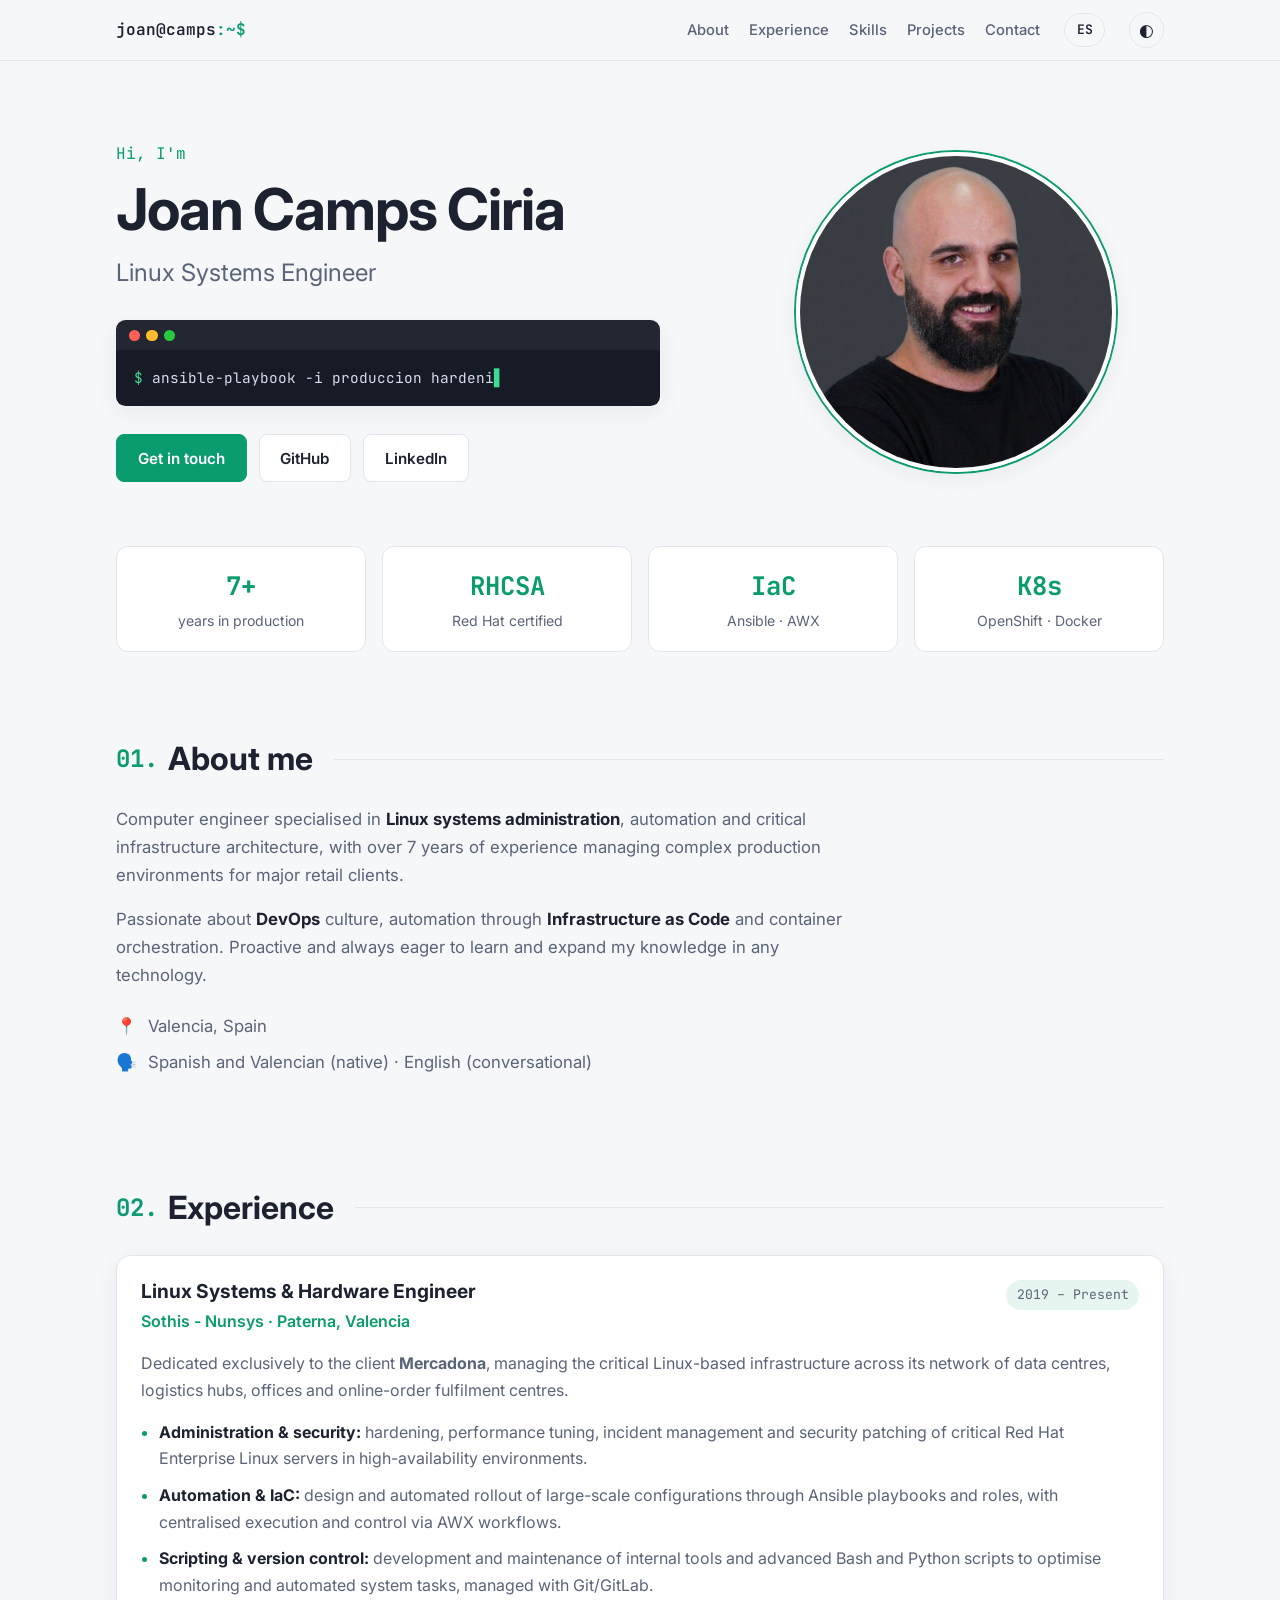
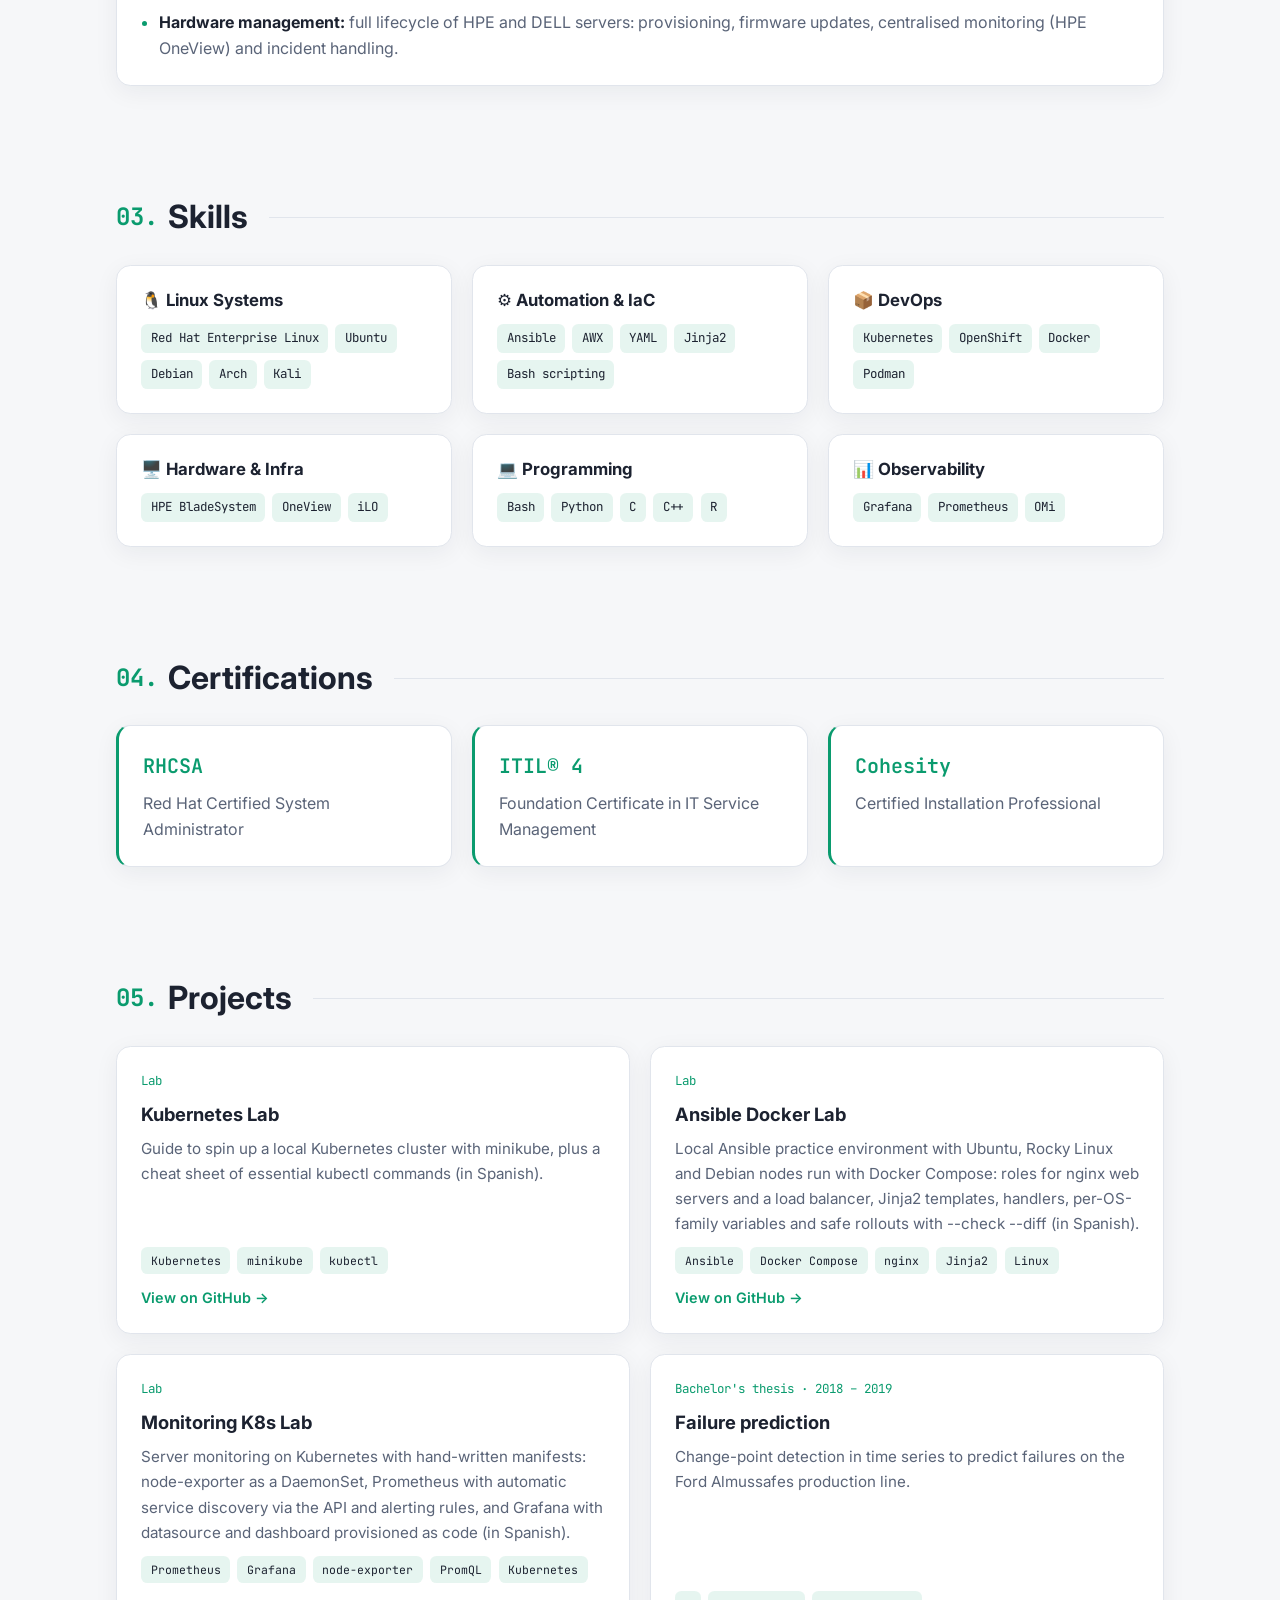
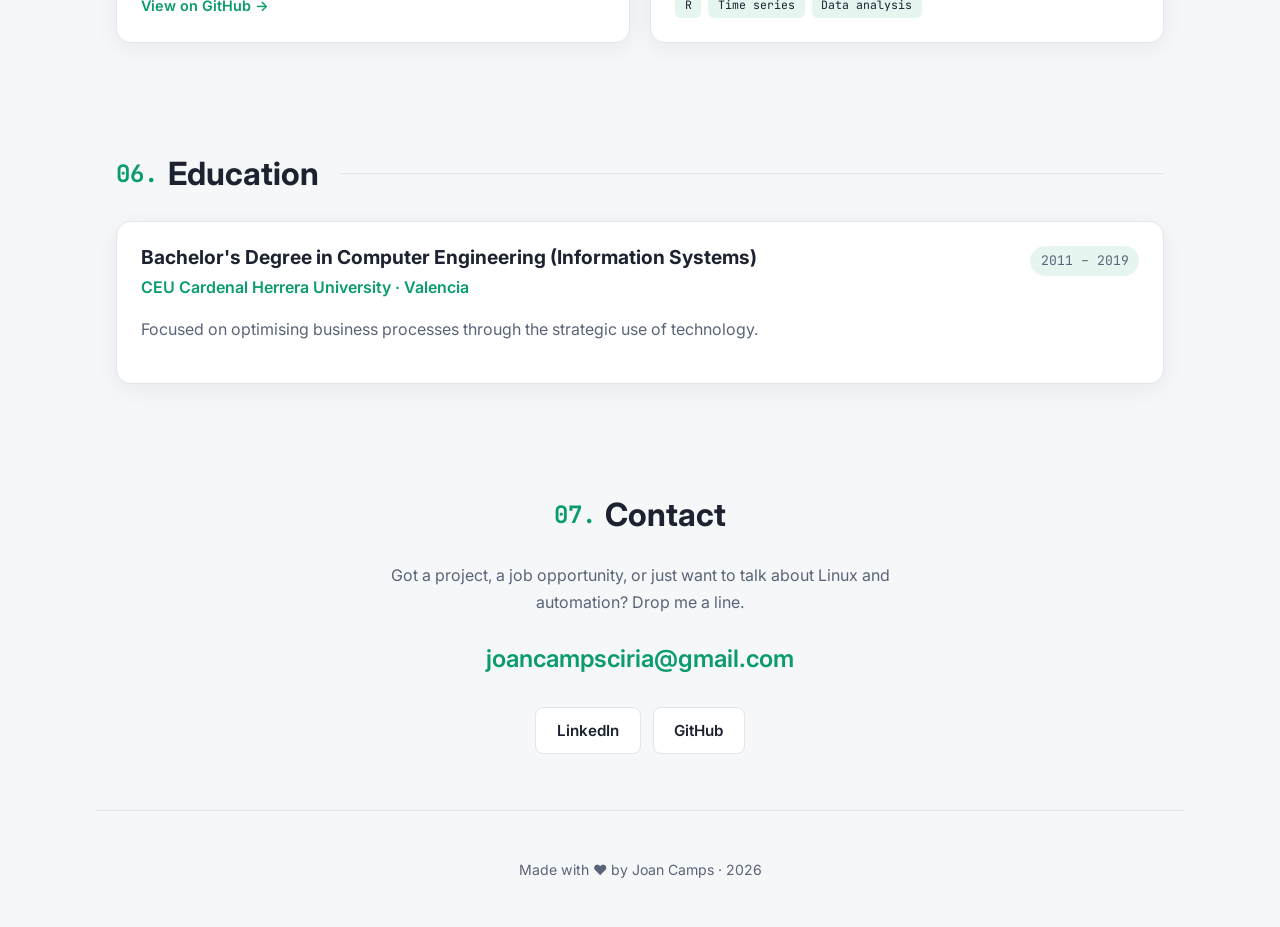
==== commit bc862d77: "Sustituye Python App K8s Lab por Ansible Docker Lab y reordena proyectos" ====
--- a/en/index.html
+++ b/en/index.html
@@ -155,13 +155,6 @@
   <section id="proyectos" class="seccion contenedor">
     <h2><span class="acento">05.</span> Projects</h2>
     <div class="rejilla rejilla--2">
-      <a class="tarjeta proyecto" href="https://github.com/joan-camps-ciria/Proyectos-Laboratorio/tree/master/Monitoring-K8s-Lab" target="_blank" rel="noopener">
-        <span class="proyecto__tipo">Lab</span>
-        <h3>Monitoring K8s Lab</h3>
-        <p>Server monitoring on Kubernetes with hand-written manifests: node-exporter as a DaemonSet, Prometheus with automatic service discovery via the API and alerting rules, and Grafana with datasource and dashboard provisioned as code (in Spanish).</p>
-        <ul class="chips chips--peque"><li>Prometheus</li><li>Grafana</li><li>node-exporter</li><li>PromQL</li><li>Kubernetes</li></ul>
-        <span class="proyecto__enlace">View on GitHub →</span>
-      </a>
       <a class="tarjeta proyecto" href="https://github.com/joan-camps-ciria/Proyectos-Laboratorio/tree/master/Kubernetes-Lab" target="_blank" rel="noopener">
         <span class="proyecto__tipo">Lab</span>
         <h3>Kubernetes Lab</h3>
@@ -169,11 +162,18 @@
         <ul class="chips chips--peque"><li>Kubernetes</li><li>minikube</li><li>kubectl</li></ul>
         <span class="proyecto__enlace">View on GitHub →</span>
       </a>
-      <a class="tarjeta proyecto" href="https://github.com/joan-camps-ciria/Proyectos-Laboratorio/tree/master/Python-App-K8s-Lab" target="_blank" rel="noopener">
+      <a class="tarjeta proyecto" href="https://github.com/joan-camps-ciria/Proyectos-Laboratorio/tree/master/Ansible-Docker-Lab" target="_blank" rel="noopener">
         <span class="proyecto__tipo">Lab</span>
-        <h3>Python App K8s Lab</h3>
-        <p>Task management REST API built with FastAPI, containerised and deployed on Kubernetes with a persistent volume, health probes and a Service (in Spanish).</p>
-        <ul class="chips chips--peque"><li>Python</li><li>FastAPI</li><li>Docker</li><li>Kubernetes</li></ul>
+        <h3>Ansible Docker Lab</h3>
+        <p>Local Ansible practice environment with Ubuntu, Rocky Linux and Debian nodes run with Docker Compose: roles for nginx web servers and a load balancer, Jinja2 templates, handlers, per-OS-family variables and safe rollouts with --check --diff (in Spanish).</p>
+        <ul class="chips chips--peque"><li>Ansible</li><li>Docker Compose</li><li>nginx</li><li>Jinja2</li><li>Linux</li></ul>
+        <span class="proyecto__enlace">View on GitHub →</span>
+      </a>
+      <a class="tarjeta proyecto" href="https://github.com/joan-camps-ciria/Proyectos-Laboratorio/tree/master/Monitoring-K8s-Lab" target="_blank" rel="noopener">
+        <span class="proyecto__tipo">Lab</span>
+        <h3>Monitoring K8s Lab</h3>
+        <p>Server monitoring on Kubernetes with hand-written manifests: node-exporter as a DaemonSet, Prometheus with automatic service discovery via the API and alerting rules, and Grafana with datasource and dashboard provisioned as code (in Spanish).</p>
+        <ul class="chips chips--peque"><li>Prometheus</li><li>Grafana</li><li>node-exporter</li><li>PromQL</li><li>Kubernetes</li></ul>
         <span class="proyecto__enlace">View on GitHub →</span>
       </a>
       <div class="tarjeta proyecto">
